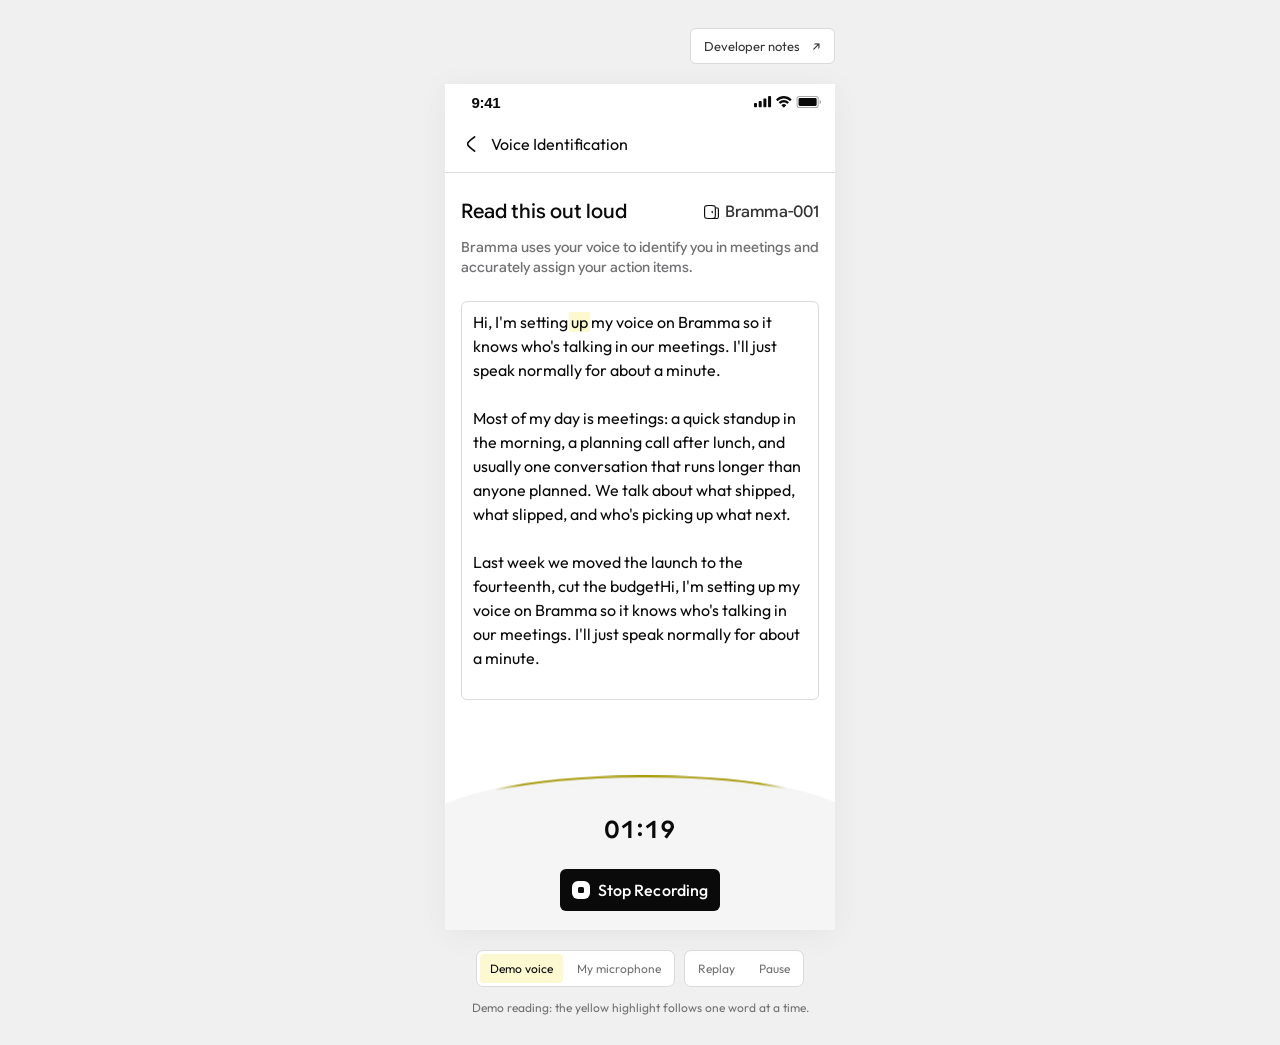
==== index.html @ c67f57e2 "Add Bramma voice enrollment animation demo" ====
<!doctype html>
<html lang="en">
<head>
<meta charset="utf-8"><meta name="viewport" content="width=device-width,initial-scale=1">
<title>Bramma · Voice motion demo</title>
<link rel="stylesheet" href="style.css">
</head>
<body>
<main class="studio">
  <div class="notes-bar"><button id="openNotes" class="notes-button" aria-haspopup="dialog">Developer notes <span aria-hidden="true">↗</span></button></div>
  <aside class="direction" aria-label="Demo controls">
    <div class="controls">
      <div class="segmented"><button id="demo" class="selected">Demo voice</button><button id="mic" title="Speech recognition may use the browser's online service">My microphone</button></div>
      <div class="transport"><button id="replay">Replay</button><button id="pause">Pause</button></div>
      <p id="inputNote">Demo reading: the yellow highlight follows one word at a time.</p>
    </div>
  </aside>
  <section class="preview" aria-label="Mobile animation preview">
    <div class="phone-wrap"><div class="phone">
      <div class="status"><b>9:41</b><img src="assets/status.svg" alt="Signal, Wi-Fi and battery"></div>
      <header><button class="back" aria-label="Restart preview"><img src="assets/back.svg" alt=""></button><span>Voice Identification</span></header>
      <div class="content"><div class="heading"><h2>Read this out loud</h2><span><img src="assets/room.svg" alt=""> Bramma-001</span></div>
        <p class="description">Bramma uses your voice to identify you in meetings and accurately assign your action items.</p>
        <div class="script" id="script"><p>Hi, I'm setting up my voice on Bramma so it knows who's talking in our meetings. I'll just speak normally for about a minute.</p><p>Most of my day is meetings: a quick standup in the morning, a planning call after lunch, and usually one conversation that runs longer than anyone planned. We talk about what shipped, what slipped, and who's picking up what next.</p><p>Last week we moved the launch to the fourteenth, cut the budgetHi, I'm setting up my voice on Bramma so it knows who's talking in our meetings. I'll just speak normally for about a minute.</p><p>Most of my day is meetings: a quick standup in the morning, a planning call after lunch, and usually one conversation that runs longer than anyone planned. We talk about what shipped, what slipped, and who's picking up what next.</p></div>
      </div>
      <div class="recording-surface" aria-hidden="true"><img class="curve base" src="assets/base.svg" alt=""><img class="curve glow" src="assets/glow.svg" alt=""><img class="curve edge" src="assets/edge-long.svg" alt=""></div>
      <div class="recording-controls"><div class="listen-label" id="listenLabel">Ready when you are</div><div id="timer">01:20</div><button id="record"><span class="stop-icon"><img src="assets/stop.svg" alt=""></span><span id="recordText">Start Recording</span></button></div>
      <div class="success" id="success"><div class="check">✓</div><h2>Your voice is ready</h2><p>Bramma can now recognize you<br>in your meetings.</p><button id="again">Replay demo</button><small>Demo completion</small></div>
    </div></div>
    <div class="preview-caption"><span class="live-dot"></span><span id="caption">READY · GENTLE BREATH</span><span>390 × 846</span></div>
  </section>
</main>
<dialog id="developerNotes" class="notes-dialog" aria-labelledby="notesTitle">
  <div class="notes-header"><div><p class="notes-kicker">BRAMMA / ANIMATION HANDOFF</p><h2 id="notesTitle">Developer notes</h2></div><button id="closeNotes" class="notes-close" aria-label="Close developer notes">&times;</button></div>
  <div class="notes-body">
    <p class="notes-intro">A thin gradient that listens: short during silence, longer during speech. The curve moves with a subtle drift.</p>
    <h3>Gradient length</h3>
    <ul><li>Keep the gradient centered and preserve its original stroke thickness.</li><li>Expand to a maximum of <strong>75% of the visible curve</strong>, leaving 12.5% clear at each side.</li><li>Use voice energy and sustained speech activity to control length. Speech activity is an audio-density cue, not measured words per minute.</li><li>Use a horizontal CSS mask with 6% fading tails. Change its length only; add no stroke dilation, blur, or dynamic glow.</li></ul>
    <h3>Motion and timing</h3>
    <div class="notes-values"><div><span>Audio smoothing</span><strong>120 ms rise / 380 ms release</strong></div><div><span>Gradient smoothing</span><strong>240 ms expand / 420 ms contract</strong></div><div><span>Curve drift</span><strong>Up to 1.8 px / 550 ms smoothing</strong></div><div><span>Idle breath</span><strong>0.35 px / 7.2 second cycle</strong></div></div>
    <p>Use <code>value += (target - value) * (1 - exp(-dt / tau))</code>, with dt and tau in seconds. This keeps motion consistent across frame rates and avoids overshoot. Translate all curve layers together; keep the timer and button still. Preserve the breathing phase between states.</p>
    <h3>Word highlighting</h3>
    <p>Highlight one word at a time with <code>#F8EF8D</code> at 40% opacity. Switch the highlight without a fade and scroll the paragraph internally to keep the current word visible. Pause freezes the reading position; Replay returns to the first word.</p>
    <h3>States and accessibility</h3>
    <p>Ready → Listening → Processing → Complete. Settle gently when speech stops. Respect reduced motion by keeping the curve and gradient length still, while preserving word highlighting and the timer.</p>
    <h3>Implementation files</h3>
    <p><a href="app.js" target="_blank" rel="noopener"><code>app.js</code></a> contains the audio analysis, smoothing and state logic. <a href="style.css" target="_blank" rel="noopener"><code>style.css</code></a> contains the gradient mask. <a href="assets/edge-long.svg" target="_blank" rel="noopener"><code>assets/edge-long.svg</code></a> preserves the original edge geometry with a gold source; the CSS mask supplies its animated gradient.</p>
    <h3>Demo and production</h3>
    <p>Demo voice uses scripted word timings. Microphone mode uses local audio levels and browser speech recognition where available; recognition may use the browser provider’s online service. Voice profile creation and completion are simulated. Connect real completion, retry and error states to your backend.</p>
  </div>
  <div class="notes-footer"><a href="MOTION.md" download>Download full handoff (.md)</a><button id="doneNotes">Done</button></div>
</dialog>
<script src="app.js"></script>
<script src="notes.js"></script>
</body></html>
---- style.css ----
@font-face{font-family:Outfit;src:url('assets/outfit-400.ttf');font-weight:400;font-display:swap}
@font-face{font-family:Outfit;src:url('assets/outfit-500.ttf');font-weight:500;font-display:swap}
@font-face{font-family:Outfit;src:url('assets/outfit-600.ttf');font-weight:600;font-display:swap}
@font-face{font-family:'Google Sans Flex';src:url('assets/google-400.ttf');font-weight:400;font-display:swap}
@font-face{font-family:'Google Sans Flex';src:url('assets/google-500.ttf');font-weight:500;font-display:swap}
@font-face{font-family:'Google Sans Flex';src:url('assets/google-600.ttf');font-weight:600;font-display:swap}
.notes-bar{width:100%;max-width:390px;display:flex;justify-content:flex-end}.notes-button{display:flex;align-items:center;gap:12px;background:white;border:1px solid #dadadb;border-radius:6px;padding:9px 13px;font-size:13px;color:#353536}.notes-dialog{width:min(640px,calc(100% - 32px));max-height:calc(100dvh - 48px);padding:0;border:1px solid #dadadb;border-radius:12px;color:#0a0a0a;background:#fff;font-family:Outfit,Arial,sans-serif;overflow:auto;box-shadow:0 24px 80px #0002}.notes-dialog::backdrop{background:rgba(20,22,17,.4);backdrop-filter:blur(4px)}.notes-header{display:flex;justify-content:space-between;align-items:center;padding:24px 26px 18px;border-bottom:1px solid #ededed}.notes-kicker{font-size:10px;letter-spacing:1.4px;color:#727274;margin:0 0 8px}.notes-header h2{font:500 24px 'Google Sans Flex',Arial,sans-serif;margin:0}.notes-close{border:0;background:#f5f5f5;border-radius:50%;width:32px;height:32px;font-size:24px;color:#727274}.notes-body{padding:6px 26px 24px;font-size:14px;line-height:1.65;color:#353536}.notes-intro{font-size:16px;color:#0a0a0a}.notes-body h3{font-size:15px;font-weight:500;color:#0a0a0a;margin:24px 0 8px}.notes-body ul{padding-left:20px;margin:8px 0}.notes-body li{margin:6px 0}.notes-body code{font-size:12px;background:#f5f5f5;padding:2px 4px;border-radius:3px;overflow-wrap:anywhere}.notes-values{background:#faf9ed;border:1px solid #eeecd3;border-radius:6px;padding:4px 12px}.notes-values div{display:flex;justify-content:space-between;gap:16px;padding:9px 0;border-bottom:1px solid #eeecd3;font-size:12px}.notes-values div:last-child{border-bottom:0}.notes-values strong{font-weight:500;text-align:right}.notes-footer{padding:16px 26px;border-top:1px solid #ededed;display:flex;align-items:center;justify-content:space-between;gap:16px}.notes-footer a{color:#656016;font-size:13px;text-underline-offset:3px}.notes-footer button{border:0;background:#0a0a0a;color:white;padding:8px 18px;border-radius:6px;font-size:14px}@media(max-width:421px){.notes-bar{padding:12px 16px 0}.notes-header,.notes-footer{padding-left:18px;padding-right:18px}.notes-body{padding-left:18px;padding-right:18px}.notes-values div{flex-direction:column;gap:2px}.notes-values strong{text-align:left}}
.recording-surface{--voice-energy:0;--voice-center:50%;--voice-width:8%;--voice-core:2%}
.curve.edge,.curve.glow{mask-image:linear-gradient(90deg,transparent calc(var(--voice-center) - var(--voice-width)),#000 calc(var(--voice-center) - var(--voice-core)),#000 calc(var(--voice-center) + var(--voice-core)),transparent calc(var(--voice-center) + var(--voice-width)));-webkit-mask-image:linear-gradient(90deg,transparent calc(var(--voice-center) - var(--voice-width)),#000 calc(var(--voice-center) - var(--voice-core)),#000 calc(var(--voice-center) + var(--voice-core)),transparent calc(var(--voice-center) + var(--voice-width)))}
.curve.edge{filter:none}
.curve.glow{opacity:.08;filter:none}
*{box-sizing:border-box}body{margin:0;background:#f0f0f0;color:#0a0a0a;font-family:Outfit,Arial,sans-serif}button{font:inherit;cursor:pointer}button:focus-visible,a:focus-visible{outline:2px solid #969434;outline-offset:4px}.studio{min-height:100vh;display:flex;flex-direction:column;align-items:center;gap:20px;padding:28px 16px}.direction{order:2;text-align:center;max-width:390px;width:100%}.direction h1,.direction .eyebrow,.direction .intro,.direction .label,.direction .states,.direction details,.direction .source{display:none}.controls{margin:0}.segmented,.transport{display:inline-flex;gap:4px;padding:3px;border:1px solid #dadadb;border-radius:7px;background:white;margin:0 3px}.segmented button,.transport button{border:0;background:transparent;padding:7px 10px;border-radius:4px;font-size:12px;color:#727274}.segmented .selected{color:#0a0a0a;background:#f8ef8d66}#inputNote{font-size:12px;line-height:18px;color:#727274;margin:12px 8px 0}.preview{width:390px}.phone-wrap{width:390px;height:846px;position:relative;box-shadow:0 4px 30px #0000000d}.phone{width:390px;height:846px;background:#fff;position:relative;overflow:hidden;font-family:Outfit,Arial,sans-serif}.status{height:36px;display:flex;align-items:center;justify-content:space-between;padding:8px 14px;font:15px Arial}.status b{width:54px;text-align:center;letter-spacing:-.3px}.status img{width:66.661px;height:11.333px}header{height:53px;padding:14px 16px 18px;display:flex;align-items:center;gap:10px;border-bottom:1px solid #dadadb;font-size:16px;line-height:22px}.back{border:0;background:none;padding:0;display:flex;width:20px;height:20px;align-items:center;justify-content:center}.back img{transform:scaleX(-1);width:8.6px;height:15.5px}.content{padding:24px 16px}.heading{display:flex;align-items:center;justify-content:space-between;gap:6px;font-family:'Google Sans Flex',Arial,sans-serif}.heading h2{font-size:20px;font-weight:500;line-height:30px;margin:0}.heading>span{display:flex;align-items:center;gap:6px;color:#353536;font-size:16px;font-weight:500;letter-spacing:.1px}.heading img{width:14.6px;height:14.6px}.description{font-family:'Google Sans Flex',Arial,sans-serif;font-size:14px;font-weight:500;color:#727274;line-height:20px;margin:10px 0 24px}.script{height:399px;border:1px solid #dadadb;border-radius:6px;padding:8px 11px;font-size:16px;line-height:24px;overflow:hidden;position:relative;scrollbar-width:none;overflow-anchor:none}.script p{margin:0 0 24px}.script span{box-decoration-break:clone;-webkit-box-decoration-break:clone}.script span.reading{background:rgba(248,239,141,.4);box-shadow:2px 0 rgba(248,239,141,.4),-2px 0 rgba(248,239,141,.4)}.recording-surface{position:absolute;inset:0;pointer-events:none}.curve{position:absolute;left:-25px;top:693px;width:441px;transform-origin:50% 153px;will-change:transform}.base{height:165.167px}.glow{height:153px}.edge{height:55.76px}.recording-controls{position:absolute;left:16px;top:731px;width:358px;text-align:center}.listen-label{display:none}#timer{font-family:'Google Sans Flex',Arial,sans-serif;font-size:24px;line-height:30px;font-weight:600;font-variant-numeric:tabular-nums;margin:0 0 24px}#record,#again{border:0;border-radius:6px;background:#0a0a0a;color:white;padding:8px 12px;display:inline-flex;align-items:center;justify-content:center;gap:8px;line-height:26px;font-size:16px;font-weight:500;letter-spacing:.1px}.stop-icon{width:18px;height:18px;background:white;border-radius:6px;display:flex;align-items:center;justify-content:center}.stop-icon img{width:6.353px;height:6.353px}.success{position:absolute;inset:89px 0 0;background:white;display:flex;flex-direction:column;align-items:center;justify-content:center;opacity:0;visibility:hidden;pointer-events:none;transform:translateY(16px);transition:opacity .5s,transform .65s,visibility .5s}.phone.complete .success{opacity:1;visibility:visible;transform:translateY(0);pointer-events:auto}.check{width:80px;height:80px;background:#f8ef8d66;border-radius:50%;display:grid;place-items:center;font-size:34px}.success h2{font-family:'Google Sans Flex',Arial,sans-serif;font-size:24px;margin:26px 0 8px}.success p{font-size:15px;color:#727274;text-align:center;line-height:23px;margin:0 0 30px}.success small{color:#999;font-size:11px;margin-top:18px}.preview-caption{display:none}@media(max-width:421px){body{background:white}.studio{padding:0 0 16px;gap:16px}.preview,.phone-wrap{width:100%;height:846px}.phone{width:100%}.curve{left:calc(50% - 220.5px)}.recording-controls{width:calc(100% - 32px)}.phone-wrap{box-shadow:none}.heading{flex-wrap:wrap}.direction{padding:0 12px}}@media(prefers-reduced-motion:reduce){*{transition:none!important;scroll-behavior:auto!important}.curve{will-change:auto}}
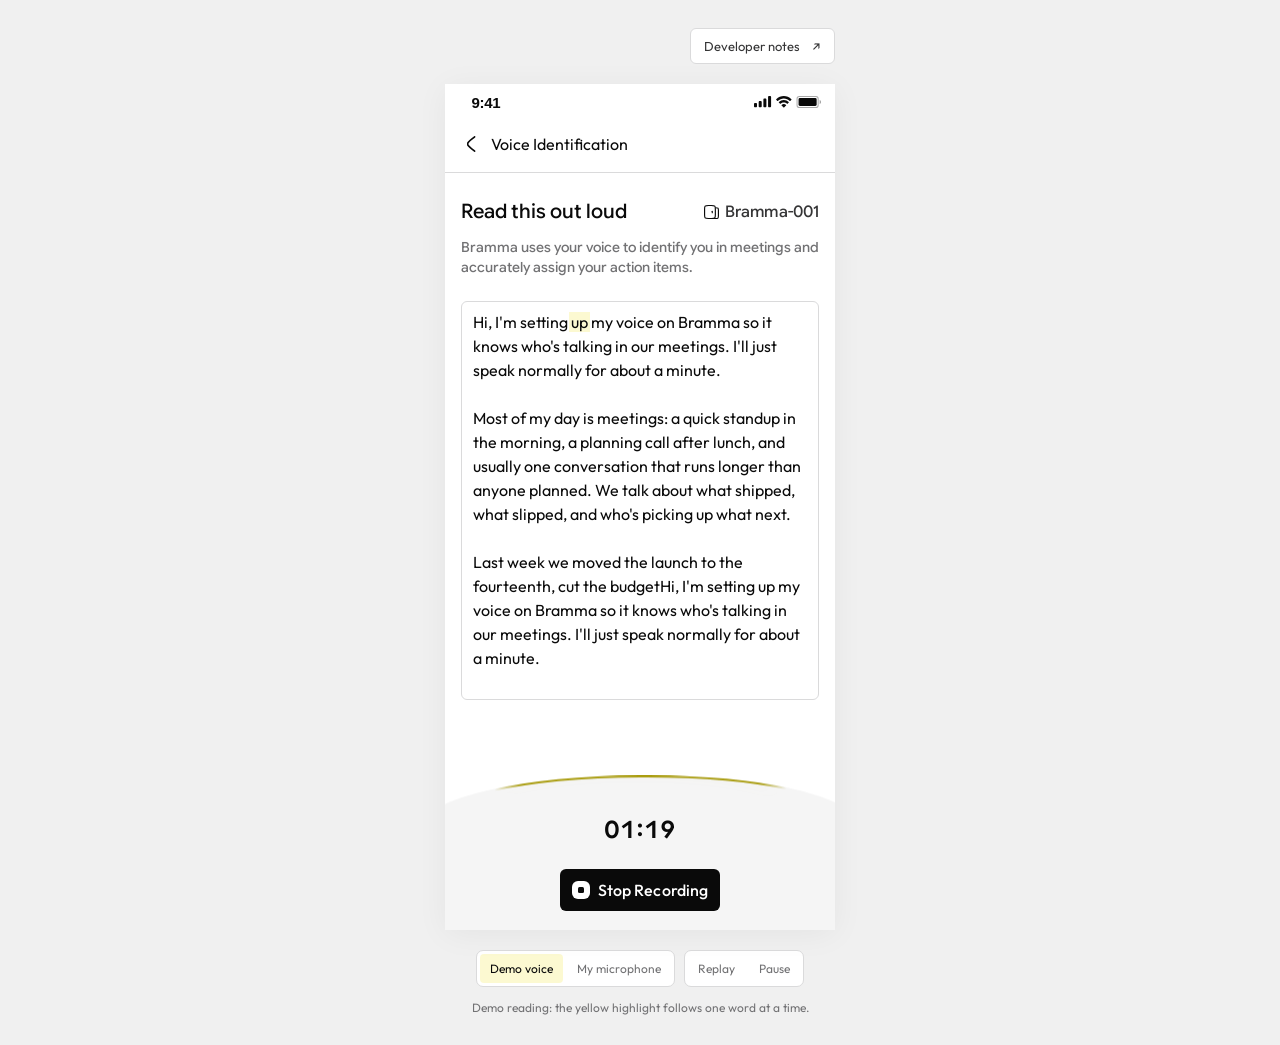
==== commit 23447cef: "Add readable developer source viewer with copy and download" ====
--- a/index.html
+++ b/index.html
@@ -44,7 +44,7 @@
     <h3>States and accessibility</h3>
     <p>Ready → Listening → Processing → Complete. Settle gently when speech stops. Respect reduced motion by keeping the curve and gradient length still, while preserving word highlighting and the timer.</p>
     <h3>Implementation files</h3>
-    <p><a href="app.js" target="_blank" rel="noopener"><code>app.js</code></a> contains the audio analysis, smoothing and state logic. <a href="style.css" target="_blank" rel="noopener"><code>style.css</code></a> contains the gradient mask. <a href="assets/edge-long.svg" target="_blank" rel="noopener"><code>assets/edge-long.svg</code></a> preserves the original edge geometry with a gold source; the CSS mask supplies its animated gradient.</p>
+    <p><a href="code.html#app.js" target="_blank" rel="noopener"><code>app.js</code></a> contains the audio analysis, smoothing and state logic. <a href="code.html#style.css" target="_blank" rel="noopener"><code>style.css</code></a> contains the gradient mask. <a href="code.html#assets/edge-long.svg" target="_blank" rel="noopener"><code>assets/edge-long.svg</code></a> preserves the original edge geometry with a gold source; the CSS mask supplies its animated gradient.</p>
     <h3>Demo and production</h3>
     <p>Demo voice uses scripted word timings. Microphone mode uses local audio levels and browser speech recognition where available; recognition may use the browser provider’s online service. Voice profile creation and completion are simulated. Connect real completion, retry and error states to your backend.</p>
   </div>
--- a/style.css
+++ b/style.css
@@ -1,12 +1,577 @@
-@font-face{font-family:Outfit;src:url('assets/outfit-400.ttf');font-weight:400;font-display:swap}
-@font-face{font-family:Outfit;src:url('assets/outfit-500.ttf');font-weight:500;font-display:swap}
-@font-face{font-family:Outfit;src:url('assets/outfit-600.ttf');font-weight:600;font-display:swap}
-@font-face{font-family:'Google Sans Flex';src:url('assets/google-400.ttf');font-weight:400;font-display:swap}
-@font-face{font-family:'Google Sans Flex';src:url('assets/google-500.ttf');font-weight:500;font-display:swap}
-@font-face{font-family:'Google Sans Flex';src:url('assets/google-600.ttf');font-weight:600;font-display:swap}
-.notes-bar{width:100%;max-width:390px;display:flex;justify-content:flex-end}.notes-button{display:flex;align-items:center;gap:12px;background:white;border:1px solid #dadadb;border-radius:6px;padding:9px 13px;font-size:13px;color:#353536}.notes-dialog{width:min(640px,calc(100% - 32px));max-height:calc(100dvh - 48px);padding:0;border:1px solid #dadadb;border-radius:12px;color:#0a0a0a;background:#fff;font-family:Outfit,Arial,sans-serif;overflow:auto;box-shadow:0 24px 80px #0002}.notes-dialog::backdrop{background:rgba(20,22,17,.4);backdrop-filter:blur(4px)}.notes-header{display:flex;justify-content:space-between;align-items:center;padding:24px 26px 18px;border-bottom:1px solid #ededed}.notes-kicker{font-size:10px;letter-spacing:1.4px;color:#727274;margin:0 0 8px}.notes-header h2{font:500 24px 'Google Sans Flex',Arial,sans-serif;margin:0}.notes-close{border:0;background:#f5f5f5;border-radius:50%;width:32px;height:32px;font-size:24px;color:#727274}.notes-body{padding:6px 26px 24px;font-size:14px;line-height:1.65;color:#353536}.notes-intro{font-size:16px;color:#0a0a0a}.notes-body h3{font-size:15px;font-weight:500;color:#0a0a0a;margin:24px 0 8px}.notes-body ul{padding-left:20px;margin:8px 0}.notes-body li{margin:6px 0}.notes-body code{font-size:12px;background:#f5f5f5;padding:2px 4px;border-radius:3px;overflow-wrap:anywhere}.notes-values{background:#faf9ed;border:1px solid #eeecd3;border-radius:6px;padding:4px 12px}.notes-values div{display:flex;justify-content:space-between;gap:16px;padding:9px 0;border-bottom:1px solid #eeecd3;font-size:12px}.notes-values div:last-child{border-bottom:0}.notes-values strong{font-weight:500;text-align:right}.notes-footer{padding:16px 26px;border-top:1px solid #ededed;display:flex;align-items:center;justify-content:space-between;gap:16px}.notes-footer a{color:#656016;font-size:13px;text-underline-offset:3px}.notes-footer button{border:0;background:#0a0a0a;color:white;padding:8px 18px;border-radius:6px;font-size:14px}@media(max-width:421px){.notes-bar{padding:12px 16px 0}.notes-header,.notes-footer{padding-left:18px;padding-right:18px}.notes-body{padding-left:18px;padding-right:18px}.notes-values div{flex-direction:column;gap:2px}.notes-values strong{text-align:left}}
-.recording-surface{--voice-energy:0;--voice-center:50%;--voice-width:8%;--voice-core:2%}
-.curve.edge,.curve.glow{mask-image:linear-gradient(90deg,transparent calc(var(--voice-center) - var(--voice-width)),#000 calc(var(--voice-center) - var(--voice-core)),#000 calc(var(--voice-center) + var(--voice-core)),transparent calc(var(--voice-center) + var(--voice-width)));-webkit-mask-image:linear-gradient(90deg,transparent calc(var(--voice-center) - var(--voice-width)),#000 calc(var(--voice-center) - var(--voice-core)),#000 calc(var(--voice-center) + var(--voice-core)),transparent calc(var(--voice-center) + var(--voice-width)))}
-.curve.edge{filter:none}
-.curve.glow{opacity:.08;filter:none}
-*{box-sizing:border-box}body{margin:0;background:#f0f0f0;color:#0a0a0a;font-family:Outfit,Arial,sans-serif}button{font:inherit;cursor:pointer}button:focus-visible,a:focus-visible{outline:2px solid #969434;outline-offset:4px}.studio{min-height:100vh;display:flex;flex-direction:column;align-items:center;gap:20px;padding:28px 16px}.direction{order:2;text-align:center;max-width:390px;width:100%}.direction h1,.direction .eyebrow,.direction .intro,.direction .label,.direction .states,.direction details,.direction .source{display:none}.controls{margin:0}.segmented,.transport{display:inline-flex;gap:4px;padding:3px;border:1px solid #dadadb;border-radius:7px;background:white;margin:0 3px}.segmented button,.transport button{border:0;background:transparent;padding:7px 10px;border-radius:4px;font-size:12px;color:#727274}.segmented .selected{color:#0a0a0a;background:#f8ef8d66}#inputNote{font-size:12px;line-height:18px;color:#727274;margin:12px 8px 0}.preview{width:390px}.phone-wrap{width:390px;height:846px;position:relative;box-shadow:0 4px 30px #0000000d}.phone{width:390px;height:846px;background:#fff;position:relative;overflow:hidden;font-family:Outfit,Arial,sans-serif}.status{height:36px;display:flex;align-items:center;justify-content:space-between;padding:8px 14px;font:15px Arial}.status b{width:54px;text-align:center;letter-spacing:-.3px}.status img{width:66.661px;height:11.333px}header{height:53px;padding:14px 16px 18px;display:flex;align-items:center;gap:10px;border-bottom:1px solid #dadadb;font-size:16px;line-height:22px}.back{border:0;background:none;padding:0;display:flex;width:20px;height:20px;align-items:center;justify-content:center}.back img{transform:scaleX(-1);width:8.6px;height:15.5px}.content{padding:24px 16px}.heading{display:flex;align-items:center;justify-content:space-between;gap:6px;font-family:'Google Sans Flex',Arial,sans-serif}.heading h2{font-size:20px;font-weight:500;line-height:30px;margin:0}.heading>span{display:flex;align-items:center;gap:6px;color:#353536;font-size:16px;font-weight:500;letter-spacing:.1px}.heading img{width:14.6px;height:14.6px}.description{font-family:'Google Sans Flex',Arial,sans-serif;font-size:14px;font-weight:500;color:#727274;line-height:20px;margin:10px 0 24px}.script{height:399px;border:1px solid #dadadb;border-radius:6px;padding:8px 11px;font-size:16px;line-height:24px;overflow:hidden;position:relative;scrollbar-width:none;overflow-anchor:none}.script p{margin:0 0 24px}.script span{box-decoration-break:clone;-webkit-box-decoration-break:clone}.script span.reading{background:rgba(248,239,141,.4);box-shadow:2px 0 rgba(248,239,141,.4),-2px 0 rgba(248,239,141,.4)}.recording-surface{position:absolute;inset:0;pointer-events:none}.curve{position:absolute;left:-25px;top:693px;width:441px;transform-origin:50% 153px;will-change:transform}.base{height:165.167px}.glow{height:153px}.edge{height:55.76px}.recording-controls{position:absolute;left:16px;top:731px;width:358px;text-align:center}.listen-label{display:none}#timer{font-family:'Google Sans Flex',Arial,sans-serif;font-size:24px;line-height:30px;font-weight:600;font-variant-numeric:tabular-nums;margin:0 0 24px}#record,#again{border:0;border-radius:6px;background:#0a0a0a;color:white;padding:8px 12px;display:inline-flex;align-items:center;justify-content:center;gap:8px;line-height:26px;font-size:16px;font-weight:500;letter-spacing:.1px}.stop-icon{width:18px;height:18px;background:white;border-radius:6px;display:flex;align-items:center;justify-content:center}.stop-icon img{width:6.353px;height:6.353px}.success{position:absolute;inset:89px 0 0;background:white;display:flex;flex-direction:column;align-items:center;justify-content:center;opacity:0;visibility:hidden;pointer-events:none;transform:translateY(16px);transition:opacity .5s,transform .65s,visibility .5s}.phone.complete .success{opacity:1;visibility:visible;transform:translateY(0);pointer-events:auto}.check{width:80px;height:80px;background:#f8ef8d66;border-radius:50%;display:grid;place-items:center;font-size:34px}.success h2{font-family:'Google Sans Flex',Arial,sans-serif;font-size:24px;margin:26px 0 8px}.success p{font-size:15px;color:#727274;text-align:center;line-height:23px;margin:0 0 30px}.success small{color:#999;font-size:11px;margin-top:18px}.preview-caption{display:none}@media(max-width:421px){body{background:white}.studio{padding:0 0 16px;gap:16px}.preview,.phone-wrap{width:100%;height:846px}.phone{width:100%}.curve{left:calc(50% - 220.5px)}.recording-controls{width:calc(100% - 32px)}.phone-wrap{box-shadow:none}.heading{flex-wrap:wrap}.direction{padding:0 12px}}@media(prefers-reduced-motion:reduce){*{transition:none!important;scroll-behavior:auto!important}.curve{will-change:auto}}
+@font-face {
+  font-family: Outfit;
+  src: url('assets/outfit-400.ttf');
+  font-weight: 400;
+  font-display: swap;
+}
+@font-face {
+  font-family: Outfit;
+  src: url('assets/outfit-500.ttf');
+  font-weight: 500;
+  font-display: swap;
+}
+@font-face {
+  font-family: Outfit;
+  src: url('assets/outfit-600.ttf');
+  font-weight: 600;
+  font-display: swap;
+}
+@font-face {
+  font-family: 'Google Sans Flex';
+  src: url('assets/google-400.ttf');
+  font-weight: 400;
+  font-display: swap;
+}
+@font-face {
+  font-family: 'Google Sans Flex';
+  src: url('assets/google-500.ttf');
+  font-weight: 500;
+  font-display: swap;
+}
+@font-face {
+  font-family: 'Google Sans Flex';
+  src: url('assets/google-600.ttf');
+  font-weight: 600;
+  font-display: swap;
+}
+.notes-bar {
+  width: 100%;
+  max-width: 390px;
+  display: flex;
+  justify-content: flex-end;
+}
+.notes-button {
+  display: flex;
+  align-items: center;
+  gap: 12px;
+  background: white;
+  border: 1px solid #dadadb;
+  border-radius: 6px;
+  padding: 9px 13px;
+  font-size: 13px;
+  color: #353536;
+}
+.notes-dialog {
+  width: min(640px, calc(100% - 32px));
+  max-height: calc(100dvh - 48px);
+  padding: 0;
+  border: 1px solid #dadadb;
+  border-radius: 12px;
+  color: #0a0a0a;
+  background: #fff;
+  font-family: Outfit, Arial, sans-serif;
+  overflow: auto;
+  box-shadow: 0 24px 80px #0002;
+}
+.notes-dialog::backdrop {
+  background: rgba(20, 22, 17, 0.4);
+  backdrop-filter: blur(4px);
+}
+.notes-header {
+  display: flex;
+  justify-content: space-between;
+  align-items: center;
+  padding: 24px 26px 18px;
+  border-bottom: 1px solid #ededed;
+}
+.notes-kicker {
+  font-size: 10px;
+  letter-spacing: 1.4px;
+  color: #727274;
+  margin: 0 0 8px;
+}
+.notes-header h2 {
+  font:
+    500 24px 'Google Sans Flex',
+    Arial,
+    sans-serif;
+  margin: 0;
+}
+.notes-close {
+  border: 0;
+  background: #f5f5f5;
+  border-radius: 50%;
+  width: 32px;
+  height: 32px;
+  font-size: 24px;
+  color: #727274;
+}
+.notes-body {
+  padding: 6px 26px 24px;
+  font-size: 14px;
+  line-height: 1.65;
+  color: #353536;
+}
+.notes-intro {
+  font-size: 16px;
+  color: #0a0a0a;
+}
+.notes-body h3 {
+  font-size: 15px;
+  font-weight: 500;
+  color: #0a0a0a;
+  margin: 24px 0 8px;
+}
+.notes-body ul {
+  padding-left: 20px;
+  margin: 8px 0;
+}
+.notes-body li {
+  margin: 6px 0;
+}
+.notes-body code {
+  font-size: 12px;
+  background: #f5f5f5;
+  padding: 2px 4px;
+  border-radius: 3px;
+  overflow-wrap: anywhere;
+}
+.notes-values {
+  background: #faf9ed;
+  border: 1px solid #eeecd3;
+  border-radius: 6px;
+  padding: 4px 12px;
+}
+.notes-values div {
+  display: flex;
+  justify-content: space-between;
+  gap: 16px;
+  padding: 9px 0;
+  border-bottom: 1px solid #eeecd3;
+  font-size: 12px;
+}
+.notes-values div:last-child {
+  border-bottom: 0;
+}
+.notes-values strong {
+  font-weight: 500;
+  text-align: right;
+}
+.notes-footer {
+  padding: 16px 26px;
+  border-top: 1px solid #ededed;
+  display: flex;
+  align-items: center;
+  justify-content: space-between;
+  gap: 16px;
+}
+.notes-footer a {
+  color: #656016;
+  font-size: 13px;
+  text-underline-offset: 3px;
+}
+.notes-footer button {
+  border: 0;
+  background: #0a0a0a;
+  color: white;
+  padding: 8px 18px;
+  border-radius: 6px;
+  font-size: 14px;
+}
+@media (max-width: 421px) {
+  .notes-bar {
+    padding: 12px 16px 0;
+  }
+  .notes-header,
+  .notes-footer {
+    padding-left: 18px;
+    padding-right: 18px;
+  }
+  .notes-body {
+    padding-left: 18px;
+    padding-right: 18px;
+  }
+  .notes-values div {
+    flex-direction: column;
+    gap: 2px;
+  }
+  .notes-values strong {
+    text-align: left;
+  }
+}
+.recording-surface {
+  --voice-energy: 0;
+  --voice-center: 50%;
+  --voice-width: 8%;
+  --voice-core: 2%;
+}
+.curve.edge,
+.curve.glow {
+  mask-image: linear-gradient(
+    90deg,
+    transparent calc(var(--voice-center) - var(--voice-width)),
+    #000 calc(var(--voice-center) - var(--voice-core)),
+    #000 calc(var(--voice-center) + var(--voice-core)),
+    transparent calc(var(--voice-center) + var(--voice-width))
+  );
+  -webkit-mask-image: linear-gradient(
+    90deg,
+    transparent calc(var(--voice-center) - var(--voice-width)),
+    #000 calc(var(--voice-center) - var(--voice-core)),
+    #000 calc(var(--voice-center) + var(--voice-core)),
+    transparent calc(var(--voice-center) + var(--voice-width))
+  );
+}
+.curve.edge {
+  filter: none;
+}
+.curve.glow {
+  opacity: 0.08;
+  filter: none;
+}
+* {
+  box-sizing: border-box;
+}
+body {
+  margin: 0;
+  background: #f0f0f0;
+  color: #0a0a0a;
+  font-family: Outfit, Arial, sans-serif;
+}
+button {
+  font: inherit;
+  cursor: pointer;
+}
+button:focus-visible,
+a:focus-visible {
+  outline: 2px solid #969434;
+  outline-offset: 4px;
+}
+.studio {
+  min-height: 100vh;
+  display: flex;
+  flex-direction: column;
+  align-items: center;
+  gap: 20px;
+  padding: 28px 16px;
+}
+.direction {
+  order: 2;
+  text-align: center;
+  max-width: 390px;
+  width: 100%;
+}
+.direction h1,
+.direction .eyebrow,
+.direction .intro,
+.direction .label,
+.direction .states,
+.direction details,
+.direction .source {
+  display: none;
+}
+.controls {
+  margin: 0;
+}
+.segmented,
+.transport {
+  display: inline-flex;
+  gap: 4px;
+  padding: 3px;
+  border: 1px solid #dadadb;
+  border-radius: 7px;
+  background: white;
+  margin: 0 3px;
+}
+.segmented button,
+.transport button {
+  border: 0;
+  background: transparent;
+  padding: 7px 10px;
+  border-radius: 4px;
+  font-size: 12px;
+  color: #727274;
+}
+.segmented .selected {
+  color: #0a0a0a;
+  background: #f8ef8d66;
+}
+#inputNote {
+  font-size: 12px;
+  line-height: 18px;
+  color: #727274;
+  margin: 12px 8px 0;
+}
+.preview {
+  width: 390px;
+}
+.phone-wrap {
+  width: 390px;
+  height: 846px;
+  position: relative;
+  box-shadow: 0 4px 30px #0000000d;
+}
+.phone {
+  width: 390px;
+  height: 846px;
+  background: #fff;
+  position: relative;
+  overflow: hidden;
+  font-family: Outfit, Arial, sans-serif;
+}
+.status {
+  height: 36px;
+  display: flex;
+  align-items: center;
+  justify-content: space-between;
+  padding: 8px 14px;
+  font: 15px Arial;
+}
+.status b {
+  width: 54px;
+  text-align: center;
+  letter-spacing: -0.3px;
+}
+.status img {
+  width: 66.661px;
+  height: 11.333px;
+}
+header {
+  height: 53px;
+  padding: 14px 16px 18px;
+  display: flex;
+  align-items: center;
+  gap: 10px;
+  border-bottom: 1px solid #dadadb;
+  font-size: 16px;
+  line-height: 22px;
+}
+.back {
+  border: 0;
+  background: none;
+  padding: 0;
+  display: flex;
+  width: 20px;
+  height: 20px;
+  align-items: center;
+  justify-content: center;
+}
+.back img {
+  transform: scaleX(-1);
+  width: 8.6px;
+  height: 15.5px;
+}
+.content {
+  padding: 24px 16px;
+}
+.heading {
+  display: flex;
+  align-items: center;
+  justify-content: space-between;
+  gap: 6px;
+  font-family: 'Google Sans Flex', Arial, sans-serif;
+}
+.heading h2 {
+  font-size: 20px;
+  font-weight: 500;
+  line-height: 30px;
+  margin: 0;
+}
+.heading > span {
+  display: flex;
+  align-items: center;
+  gap: 6px;
+  color: #353536;
+  font-size: 16px;
+  font-weight: 500;
+  letter-spacing: 0.1px;
+}
+.heading img {
+  width: 14.6px;
+  height: 14.6px;
+}
+.description {
+  font-family: 'Google Sans Flex', Arial, sans-serif;
+  font-size: 14px;
+  font-weight: 500;
+  color: #727274;
+  line-height: 20px;
+  margin: 10px 0 24px;
+}
+.script {
+  height: 399px;
+  border: 1px solid #dadadb;
+  border-radius: 6px;
+  padding: 8px 11px;
+  font-size: 16px;
+  line-height: 24px;
+  overflow: hidden;
+  position: relative;
+  scrollbar-width: none;
+  overflow-anchor: none;
+}
+.script p {
+  margin: 0 0 24px;
+}
+.script span {
+  box-decoration-break: clone;
+  -webkit-box-decoration-break: clone;
+}
+.script span.reading {
+  background: rgba(248, 239, 141, 0.4);
+  box-shadow:
+    2px 0 rgba(248, 239, 141, 0.4),
+    -2px 0 rgba(248, 239, 141, 0.4);
+}
+.recording-surface {
+  position: absolute;
+  inset: 0;
+  pointer-events: none;
+}
+.curve {
+  position: absolute;
+  left: -25px;
+  top: 693px;
+  width: 441px;
+  transform-origin: 50% 153px;
+  will-change: transform;
+}
+.base {
+  height: 165.167px;
+}
+.glow {
+  height: 153px;
+}
+.edge {
+  height: 55.76px;
+}
+.recording-controls {
+  position: absolute;
+  left: 16px;
+  top: 731px;
+  width: 358px;
+  text-align: center;
+}
+.listen-label {
+  display: none;
+}
+#timer {
+  font-family: 'Google Sans Flex', Arial, sans-serif;
+  font-size: 24px;
+  line-height: 30px;
+  font-weight: 600;
+  font-variant-numeric: tabular-nums;
+  margin: 0 0 24px;
+}
+#record,
+#again {
+  border: 0;
+  border-radius: 6px;
+  background: #0a0a0a;
+  color: white;
+  padding: 8px 12px;
+  display: inline-flex;
+  align-items: center;
+  justify-content: center;
+  gap: 8px;
+  line-height: 26px;
+  font-size: 16px;
+  font-weight: 500;
+  letter-spacing: 0.1px;
+}
+.stop-icon {
+  width: 18px;
+  height: 18px;
+  background: white;
+  border-radius: 6px;
+  display: flex;
+  align-items: center;
+  justify-content: center;
+}
+.stop-icon img {
+  width: 6.353px;
+  height: 6.353px;
+}
+.success {
+  position: absolute;
+  inset: 89px 0 0;
+  background: white;
+  display: flex;
+  flex-direction: column;
+  align-items: center;
+  justify-content: center;
+  opacity: 0;
+  visibility: hidden;
+  pointer-events: none;
+  transform: translateY(16px);
+  transition:
+    opacity 0.5s,
+    transform 0.65s,
+    visibility 0.5s;
+}
+.phone.complete .success {
+  opacity: 1;
+  visibility: visible;
+  transform: translateY(0);
+  pointer-events: auto;
+}
+.check {
+  width: 80px;
+  height: 80px;
+  background: #f8ef8d66;
+  border-radius: 50%;
+  display: grid;
+  place-items: center;
+  font-size: 34px;
+}
+.success h2 {
+  font-family: 'Google Sans Flex', Arial, sans-serif;
+  font-size: 24px;
+  margin: 26px 0 8px;
+}
+.success p {
+  font-size: 15px;
+  color: #727274;
+  text-align: center;
+  line-height: 23px;
+  margin: 0 0 30px;
+}
+.success small {
+  color: #999;
+  font-size: 11px;
+  margin-top: 18px;
+}
+.preview-caption {
+  display: none;
+}
+@media (max-width: 421px) {
+  body {
+    background: white;
+  }
+  .studio {
+    padding: 0 0 16px;
+    gap: 16px;
+  }
+  .preview,
+  .phone-wrap {
+    width: 100%;
+    height: 846px;
+  }
+  .phone {
+    width: 100%;
+  }
+  .curve {
+    left: calc(50% - 220.5px);
+  }
+  .recording-controls {
+    width: calc(100% - 32px);
+  }
+  .phone-wrap {
+    box-shadow: none;
+  }
+  .heading {
+    flex-wrap: wrap;
+  }
+  .direction {
+    padding: 0 12px;
+  }
+}
+@media (prefers-reduced-motion: reduce) {
+  * {
+    transition: none !important;
+    scroll-behavior: auto !important;
+  }
+  .curve {
+    will-change: auto;
+  }
+}
